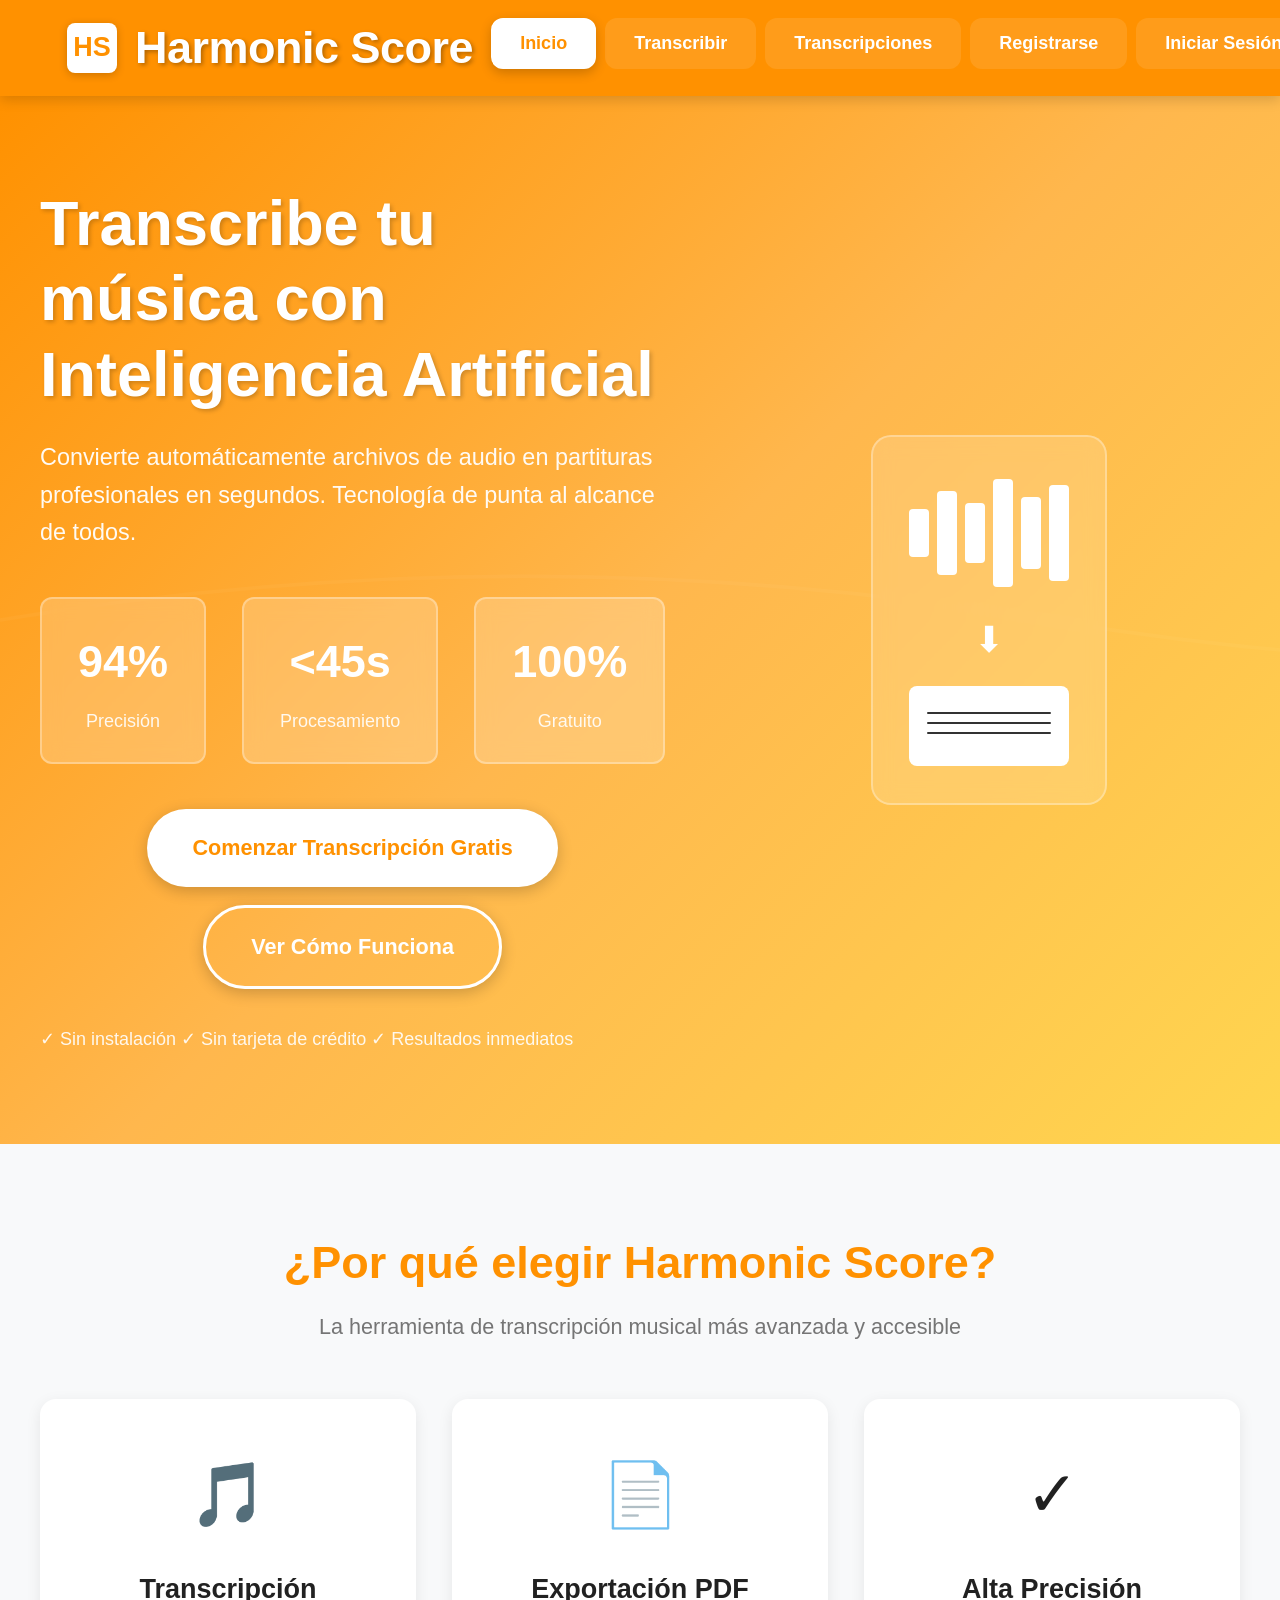
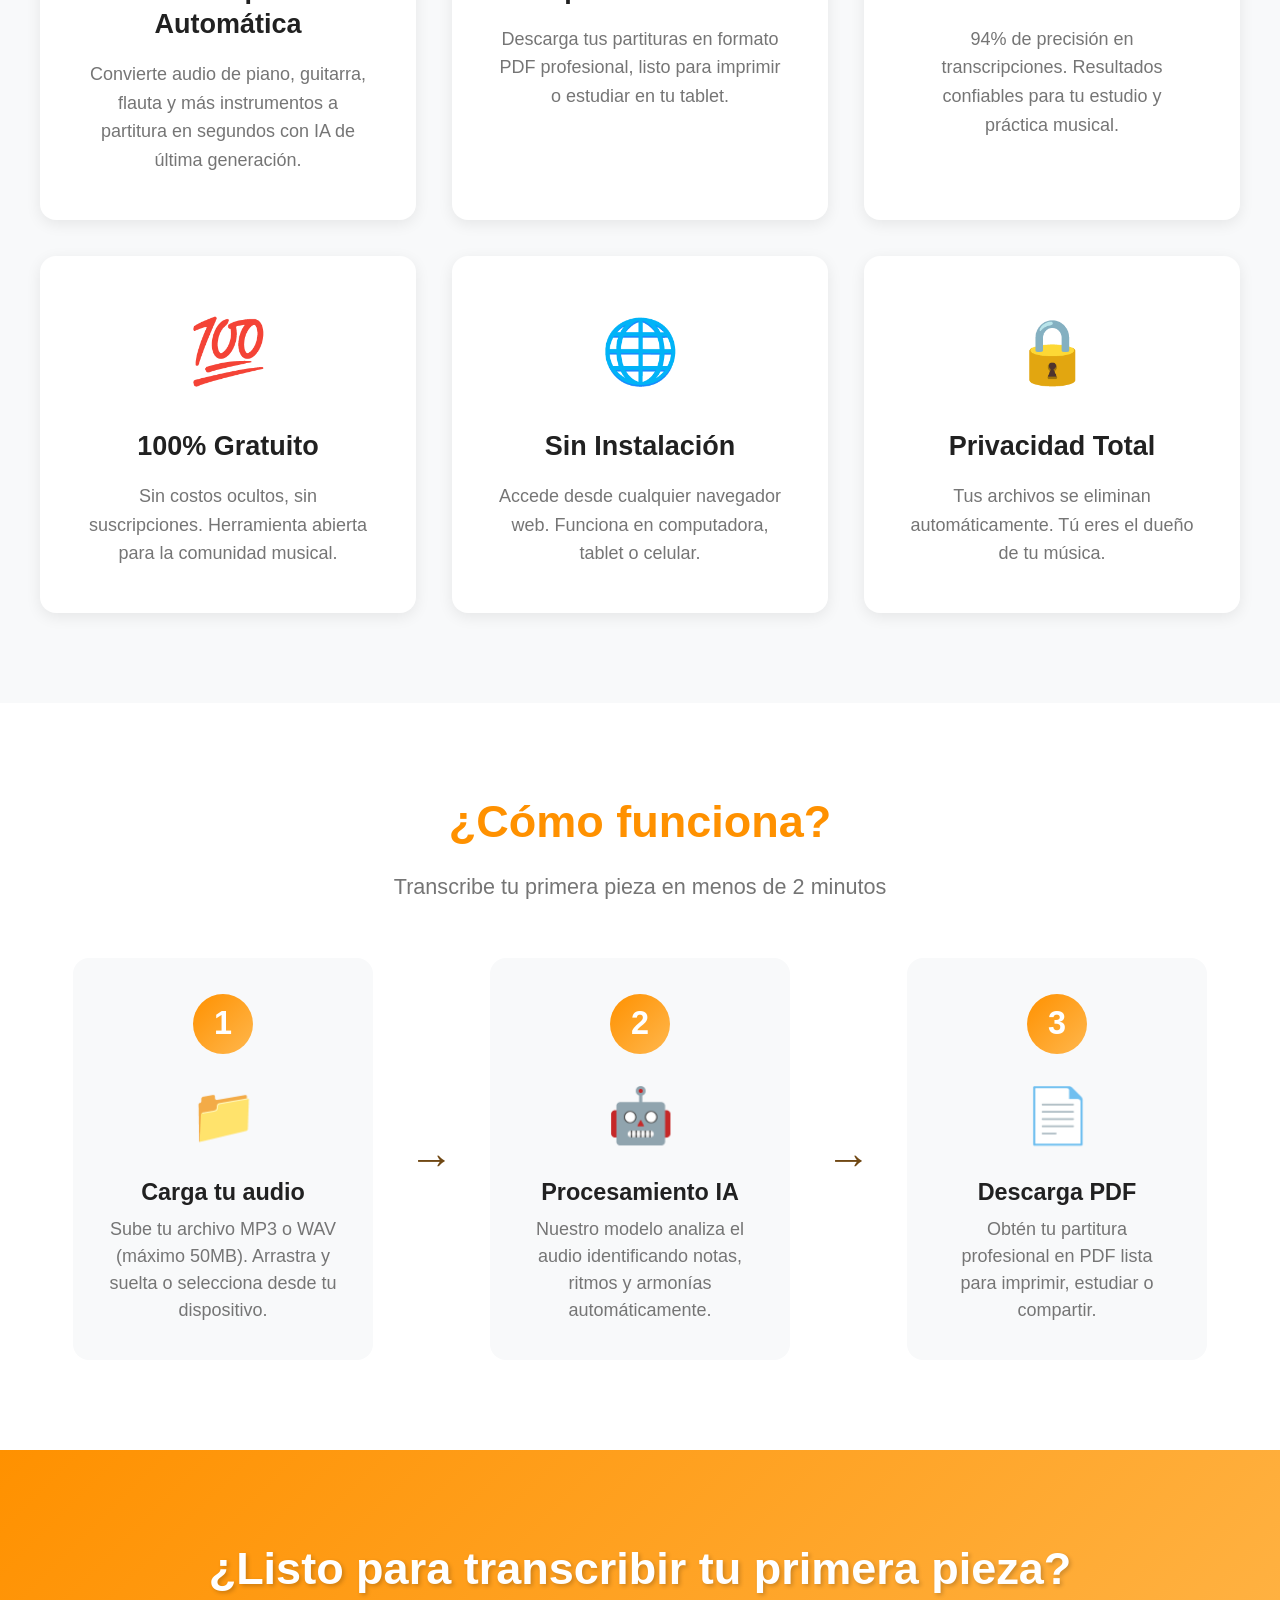
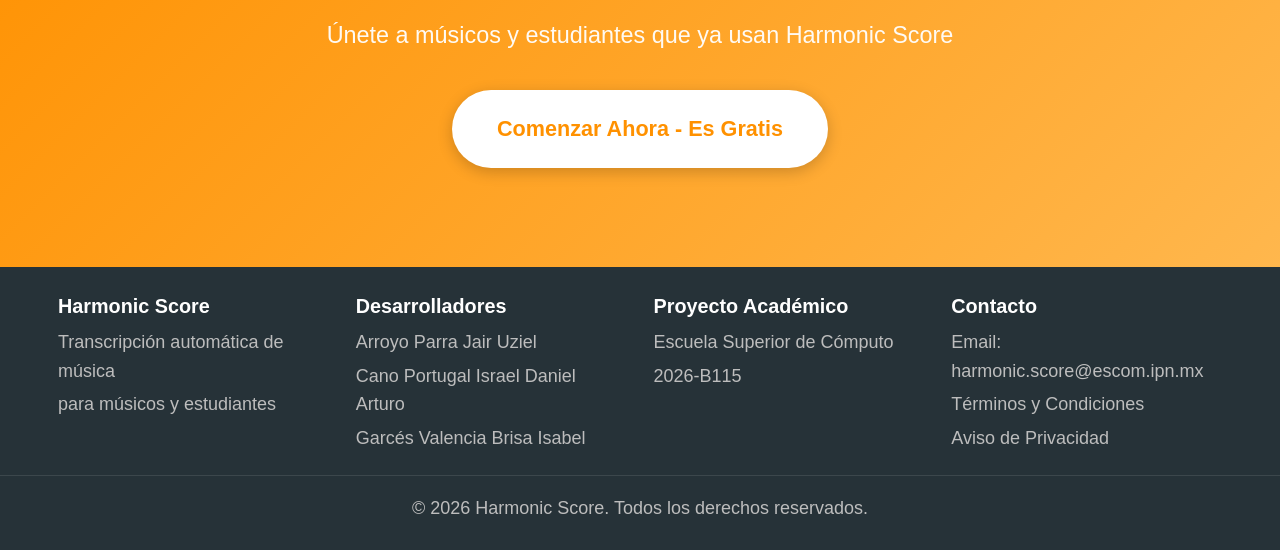
==== frontend/src/harmonic-score/index.html @ 61a46e1d "Contenedor ya preparado" ====
<!DOCTYPE html>
<html lang="es">
<head>
    <meta charset="UTF-8">
    <meta name="viewport" content="width=device-width, initial-scale=1.0">
    <title>Harmonic Score - Transcripción Automática de Música con IA</title>
    <link rel="stylesheet" href="css/estilos.css">
    <link rel="icon" href="assets/img/favicon.ico" type="image/x-icon">
    <link rel="stylesheet" href="css/landing-mejorada.css">
</head>
<body>
    <!-- HEADER -->
<!-- HEADER -->
<header class="header">
    <div class="header-contenido">
        <div class="header-logo" onclick="window.location.href='index.html'" style="cursor: pointer;">
            <div class="header-logo-img">HS</div>
            <h1 class="header-titulo">Harmonic Score</h1>
        </div>
        <nav class="header-nav">
            <ul>
                <li><a href="index.html" class="activo">Inicio</a></li>
                <li><a href="carga.html">Transcribir</a></li>
                <li><a href="consultas.html">Transcripciones</a></li>
                <li><a href="registro.html">Registrarse</a></li>
                <li><a href="login.html">Iniciar Sesión</a></li>
            </ul>
        </nav>
    </div>
</header>

    <!-- HERO SECTION -->
    <section class="hero-mejorado">
        <div class="hero-contenido">
            <div class="hero-texto">
                <h1 class="hero-titulo-principal">Transcribe tu música con Inteligencia Artificial</h1>
                <p class="hero-subtitulo-principal">
                    Convierte automáticamente archivos de audio en partituras profesionales en segundos. 
                    Tecnología de punta al alcance de todos.
                </p>
                
                <div class="hero-estadisticas">
                    <div class="stat-card">
                        <span class="stat-numero">94%</span>
                        <span class="stat-label">Precisión</span>
                    </div>
                    <div class="stat-card">
                        <span class="stat-numero">&lt;45s</span>
                        <span class="stat-label">Procesamiento</span>
                    </div>
                    <div class="stat-card">
                        <span class="stat-numero">100%</span>
                        <span class="stat-label">Gratuito</span>
                    </div>
                </div>
                
                <div class="hero-botones">
                    <a href="carga.html" class="btn btn-primario btn-extra-grande">
                        Comenzar Transcripción Gratis
                    </a>
                    <a href="#como-funciona" class="btn btn-secundario btn-extra-grande">
                        Ver Cómo Funciona
                    </a>
                </div>
                
                <p class="hero-confianza">
                    ✓ Sin instalación ✓ Sin tarjeta de crédito ✓ Resultados inmediatos
                </p>
            </div>
            <div class="hero-visual">
                <div class="demo-visual-container">
                    <div class="audio-waveform-demo">
                        <div class="wave-bar" style="height: 40%"></div>
                        <div class="wave-bar" style="height: 70%"></div>
                        <div class="wave-bar" style="height: 50%"></div>
                        <div class="wave-bar" style="height: 90%"></div>
                        <div class="wave-bar" style="height: 60%"></div>
                        <div class="wave-bar" style="height: 80%"></div>
                    </div>
                    <div class="arrow-down">⬇</div>
                    <div class="sheet-music-demo">
                        <div class="music-staff"></div>
                        <div class="music-staff"></div>
                        <div class="music-staff"></div>
                    </div>
                </div>
            </div>
        </div>
    </section>

    <!-- CARACTERÍSTICAS PRINCIPALES -->
    <section class="features-section">
        <div class="container">
            <h2 class="section-title">¿Por qué elegir Harmonic Score?</h2>
            <p class="section-subtitle">
                La herramienta de transcripción musical más avanzada y accesible
            </p>
            
            <div class="features-grid">
                <div class="feature-card">
                    <div class="feature-icon">🎵</div>
                    <h3>Transcripción Automática</h3>
                    <p>Convierte audio de piano, guitarra, flauta y más instrumentos a partitura en segundos con IA de última generación.</p>
                </div>
                <div class="feature-card">
                    <div class="feature-icon">📄</div>
                    <h3>Exportación PDF</h3>
                    <p>Descarga tus partituras en formato PDF profesional, listo para imprimir o estudiar en tu tablet.</p>
                </div>
                <div class="feature-card">
                    <div class="feature-icon">✓</div>
                    <h3>Alta Precisión</h3>
                    <p>94% de precisión en transcripciones. Resultados confiables para tu estudio y práctica musical.</p>
                </div>
                <div class="feature-card">
                    <div class="feature-icon">💯</div>
                    <h3>100% Gratuito</h3>
                    <p>Sin costos ocultos, sin suscripciones. Herramienta abierta para la comunidad musical.</p>
                </div>
                <div class="feature-card">
                    <div class="feature-icon">🌐</div>
                    <h3>Sin Instalación</h3>
                    <p>Accede desde cualquier navegador web. Funciona en computadora, tablet o celular.</p>
                </div>
                <div class="feature-card">
                    <div class="feature-icon">🔒</div>
                    <h3>Privacidad Total</h3>
                    <p>Tus archivos se eliminan automáticamente. Tú eres el dueño de tu música.</p>
                </div>
            </div>
        </div>
    </section>

    <!-- CÓMO FUNCIONA -->
    <section id="como-funciona" class="how-it-works">
        <div class="container">
            <h2 class="section-title">¿Cómo funciona?</h2>
            <p class="section-subtitle">
                Transcribe tu primera pieza en menos de 2 minutos
            </p>
            
            <div class="process-timeline">
                <div class="process-step">
                    <div class="step-number">1</div>
                    <div class="step-icon">📁</div>
                    <h3>Carga tu audio</h3>
                    <p>Sube tu archivo MP3 o WAV (máximo 50MB). Arrastra y suelta o selecciona desde tu dispositivo.</p>
                </div>
                <div class="process-connector">→</div>
                <div class="process-step">
                    <div class="step-number">2</div>
                    <div class="step-icon">🤖</div>
                    <h3>Procesamiento IA</h3>
                    <p>Nuestro modelo analiza el audio identificando notas, ritmos y armonías automáticamente.</p>
                </div>
                <div class="process-connector">→</div>
                <div class="process-step">
                    <div class="step-number">3</div>
                    <div class="step-icon">📄</div>
                    <h3>Descarga PDF</h3>
                    <p>Obtén tu partitura profesional en PDF lista para imprimir, estudiar o compartir.</p>
                </div>
            </div>
        </div>
    </section>

    <!-- CTA FINAL -->
    <section class="cta-final">
        <div class="container">
            <h2>¿Listo para transcribir tu primera pieza?</h2>
            <p>Únete a músicos y estudiantes que ya usan Harmonic Score</p>
            <a href="carga.html" class="btn btn-primario btn-extra-grande">
                Comenzar Ahora - Es Gratis
            </a>
        </div>
    </section>

    <!-- FOOTER -->
    <footer class="footer">
        <div class="footer-contenido">
            <div class="footer-seccion">
                <h3>Harmonic Score</h3>
                <p>Transcripción automática de música</p>
                <p>para músicos y estudiantes</p>
            </div>
            <div class="footer-seccion">
                <h3>Desarrolladores</h3>
                <p>Arroyo Parra Jair Uziel</p>
                <p>Cano Portugal Israel Daniel Arturo</p>
                <p>Garcés Valencia Brisa Isabel</p>
            </div>
            <div class="footer-seccion">
                <h3>Proyecto Académico</h3>
                <p>Escuela Superior de Cómputo</p>
                <p>2026-B115</p>
            </div>
            <div class="footer-seccion">
                <h3>Contacto</h3>
                <p>Email: harmonic.score@escom.ipn.mx</p>
                <p><a href="#">Términos y Condiciones</a></p>
                <p><a href="#">Aviso de Privacidad</a></p>
            </div>
        </div>
        <div class="footer-inferior">
            <p>&copy; 2026 Harmonic Score. Todos los derechos reservados.</p>
        </div>
    </footer>

    <!-- JavaScript -->
    <script src="js/config.js"></script>
    <script src="js/navigation.js"></script>
    <script src="js/main.js"></script>
</body>
</html>
---- frontend/src/harmonic-score/css/estilos.css ----
/* ============================================
   ARCHIVO PRINCIPAL - Importa todos los CSS
   ============================================ */

@import url('variables.css');
@import url('reset.css');
@import url('layout.css');
@import url('componentes.css');
@import url('wavesurfer-custom.css');
---- frontend/src/harmonic-score/css/landing-mejorada.css ----
/* ============================================
   LANDING PAGE MEJORADA - PRIMERA IMPRESIÓN
   ============================================ */

/* HERO SECTION MEJORADO */
.hero-mejorado {
    background: linear-gradient(135deg, #FF9100 0%, #FFB74D 50%, #FFD54F 100%);
    padding: 5rem 2rem;
    color: white;
    position: relative;
    overflow: hidden;
}

.hero-mejorado::before {
    content: '';
    position: absolute;
    top: 0;
    left: 0;
    right: 0;
    bottom: 0;
    background: url('data:image/svg+xml,<svg xmlns="http://www.w3.org/2000/svg" viewBox="0 0 1200 600"><path d="M0,300 Q300,250 600,300 T1200,300" fill="none" stroke="rgba(255,255,255,0.1)" stroke-width="2"/></svg>');
    background-size: cover;
    opacity: 0.3;
}

.hero-contenido {
    max-width: 1200px;
    margin: 0 auto;
    display: grid;
    grid-template-columns: 1fr 1fr;
    gap: 4rem;
    align-items: center;
    position: relative;
    z-index: 1;
}

.hero-titulo-principal {
    font-size: 3.5rem;
    font-weight: 700;
    margin-bottom: 1.5rem;
    line-height: 1.2;
    text-shadow: 2px 2px 4px rgba(0, 0, 0, 0.2);
}

.hero-subtitulo-principal {
    font-size: 1.3rem;
    margin-bottom: 2rem;
    opacity: 0.95;
    line-height: 1.6;
}

.hero-estadisticas {
    display: flex;
    gap: 2rem;
    margin: 2.5rem 0;
}

.stat-card {
    background: rgba(255, 255, 255, 0.2);
    backdrop-filter: blur(10px);
    padding: 1.5rem 2rem;
    border-radius: 12px;
    text-align: center;
    border: 2px solid rgba(255, 255, 255, 0.3);
    transition: transform 0.3s ease;
}

.stat-card:hover {
    transform: translateY(-5px);
    background: rgba(255, 255, 255, 0.3);
}

.stat-numero {
    display: block;
    font-size: 2.5rem;
    font-weight: 700;
    margin-bottom: 0.5rem;
}

.stat-label {
    font-size: 1rem;
    opacity: 0.9;
}

.hero-botones {
    display: flex;
    gap: 1rem;
    flex-wrap: wrap;
    margin: 2rem 0;
}

.btn-extra-grande {
    padding: 1.2rem 2.5rem;
    font-size: 1.2rem;
    font-weight: 600;
    border-radius: 50px;
    box-shadow: 0 4px 15px rgba(0, 0, 0, 0.2);
}

.btn-primario.btn-extra-grande {
    background: white;
    color: #FF9100;
}

.btn-primario.btn-extra-grande:hover {
    background: #FFF8E1;
    transform: translateY(-3px);
    box-shadow: 0 6px 20px rgba(0, 0, 0, 0.3);
}

.btn-secundario.btn-extra-grande {
    border: 3px solid white;
    color: white;
    background: transparent;
}

.btn-secundario.btn-extra-grande:hover {
    background: white;
    color: #FF9100;
}

.hero-confianza {
    font-size: 1rem;
    opacity: 0.9;
    margin-top: 1.5rem;
    font-weight: 500;
}

/* VISUAL DEMO */
.hero-visual {
    display: flex;
    align-items: center;
    justify-content: center;
}

.demo-visual-container {
    background: rgba(255, 255, 255, 0.15);
    backdrop-filter: blur(10px);
    padding: 2rem;
    border-radius: 20px;
    border: 2px solid rgba(255, 255, 255, 0.3);
}

.audio-waveform-demo {
    display: flex;
    align-items: center;
    gap: 8px;
    height: 120px;
    margin-bottom: 1rem;
}

.wave-bar {
    width: 20px;
    background: white;
    border-radius: 4px;
    animation: wave 1.5s ease-in-out infinite;
}

.wave-bar:nth-child(1) { animation-delay: 0s; }
.wave-bar:nth-child(2) { animation-delay: 0.1s; }
.wave-bar:nth-child(3) { animation-delay: 0.2s; }
.wave-bar:nth-child(4) { animation-delay: 0.3s; }
.wave-bar:nth-child(5) { animation-delay: 0.4s; }
.wave-bar:nth-child(6) { animation-delay: 0.5s; }
.wave-bar:nth-child(7) { animation-delay: 0.6s; }
.wave-bar:nth-child(8) { animation-delay: 0.7s; }

@keyframes wave {
    0%, 100% { transform: scaleY(1); }
    50% { transform: scaleY(1.3); }
}

.arrow-down {
    text-align: center;
    font-size: 2rem;
    margin: 1rem 0;
    animation: bounce 2s infinite;
}

@keyframes bounce {
    0%, 100% { transform: translateY(0); }
    50% { transform: translateY(10px); }
}

.sheet-music-demo {
    background: white;
    padding: 1rem;
    border-radius: 8px;
    min-height: 80px;
}

.music-staff {
    height: 2px;
    background: #333;
    margin: 8px 0;
    border-radius: 1px;
}

/* FEATURES SECTION */
.features-section {
    padding: 5rem 2rem;
    background: #f8f9fa;
}

.container {
    max-width: 1200px;
    margin: 0 auto;
}

.section-title {
    text-align: center;
    font-size: 2.5rem;
    color: #FF9100;
    margin-bottom: 1rem;
    font-weight: 700;
}

.section-subtitle {
    text-align: center;
    font-size: 1.2rem;
    color: #757575;
    margin-bottom: 3rem;
    max-width: 700px;
    margin-left: auto;
    margin-right: auto;
}

.features-grid {
    display: grid;
    grid-template-columns: repeat(auto-fit, minmax(300px, 1fr));
    gap: 2rem;
}

.feature-card {
    background: white;
    padding: 2.5rem;
    border-radius: 16px;
    box-shadow: 0 4px 15px rgba(0, 0, 0, 0.08);
    transition: all 0.3s ease;
    text-align: center;
}

.feature-card:hover {
    transform: translateY(-10px);
    box-shadow: 0 8px 25px rgba(0, 0, 0, 0.15);
}

.feature-icon {
    font-size: 3.5rem;
    margin-bottom: 1.5rem;
}

.feature-card h3 {
    font-size: 1.5rem;
    color: #212121;
    margin-bottom: 1rem;
    font-weight: 600;
}

.feature-card p {
    color: #757575;
    line-height: 1.6;
}

/* HOW IT WORKS */
.how-it-works {
    padding: 5rem 2rem;
    background: white;
}

.process-timeline {
    display: flex;
    align-items: center;
    justify-content: center;
    gap: 2rem;
    margin-top: 3rem;
    flex-wrap: wrap;
}

.process-step {
    flex: 1;
    min-width: 250px;
    max-width: 300px;
    text-align: center;
    padding: 2rem;
    background: #f8f9fa;
    border-radius: 16px;
    position: relative;
    transition: all 0.3s ease;
}

.process-step:hover {
    transform: translateY(-5px);
    box-shadow: 0 8px 20px rgba(0, 0, 0, 0.1);
}

.step-number {
    width: 60px;
    height: 60px;
    background: linear-gradient(135deg, #FF9100, #FFB74D);
    color: white;
    border-radius: 50%;
    display: flex;
    align-items: center;
    justify-content: center;
    font-size: 1.8rem;
    font-weight: 700;
    margin: 0 auto 1rem;
}

.step-icon {
    font-size: 3rem;
    margin-bottom: 1rem;
}

.process-step h3 {
    font-size: 1.3rem;
    color: #212121;
    margin-bottom: 0.5rem;
    font-weight: 600;
}

.process-step p {
    color: #757575;
    line-height: 1.5;
}

.process-connector {
    font-size: 2.5rem;
    color: #704814;
    font-weight: bold;
}

/* INSTITUCIONAL SECTION */
.institucional-section {
    padding: 4rem 2rem;
    background: linear-gradient(135deg, #1A237E, #283593);
    color: white;
}

.institucional-section .section-title {
    color: white;
}

.instituciones-grid {
    display: grid;
    grid-template-columns: repeat(auto-fit, minmax(300px, 1fr));
    gap: 2rem;
    max-width: 800px;
    margin: 0 auto;
}

.institucion-card {
    background: rgba(255, 255, 255, 0.1);
    backdrop-filter: blur(10px);
    padding: 2rem;
    border-radius: 12px;
    border: 2px solid rgba(255, 255, 255, 0.2);
    text-align: center;
}

.institucion-card h3 {
    font-size: 1.5rem;
    margin-bottom: 1rem;
}

.institucion-card p {
    opacity: 0.9;
    margin-bottom: 0.5rem;
}

.institucion-card .small {
    font-size: 0.9rem;
    opacity: 0.7;
}

/* CTA FINAL */
.cta-final {
    padding: 5rem 2rem;
    background: linear-gradient(135deg, #FF9100, #FFB74D);
    text-align: center;
    color: white;
}

.cta-final h2 {
    font-size: 2.5rem;
    margin-bottom: 1rem;
    text-shadow: 2px 2px 4px rgba(0, 0, 0, 0.2);
}

.cta-final p {
    font-size: 1.3rem;
    margin-bottom: 2rem;
    opacity: 0.95;
}

/* RESPONSIVE */
@media (max-width: 968px) {
    .hero-contenido {
        grid-template-columns: 1fr;
        gap: 2rem;
    }
    
    .hero-titulo-principal {
        font-size: 2.5rem;
    }
    
    .hero-estadisticas {
        flex-direction: column;
        gap: 1rem;
    }
    
    .stat-card {
        display: flex;
        align-items: center;
        gap: 1rem;
        text-align: left;
        padding: 1rem 1.5rem;
    }
    
    .stat-numero {
        font-size: 2rem;
        margin-bottom: 0;
    }
    
    .hero-botones {
        flex-direction: column;
    }
    
    .btn-extra-grande {
        width: 100%;
    }
    
    .process-connector {
        transform: rotate(90deg);
    }
    
    .section-title {
        font-size: 2rem;
    }
}

@media (max-width: 600px) {
    .hero-titulo-principal {
        font-size: 2rem;
    }
    
    .hero-subtitulo-principal {
        font-size: 1.1rem;
    }
    
    .features-grid {
        grid-template-columns: 1fr;
    }
    
    .process-timeline {
        flex-direction: column;
    }
    
    .process-connector {
        display: none;
    }
}
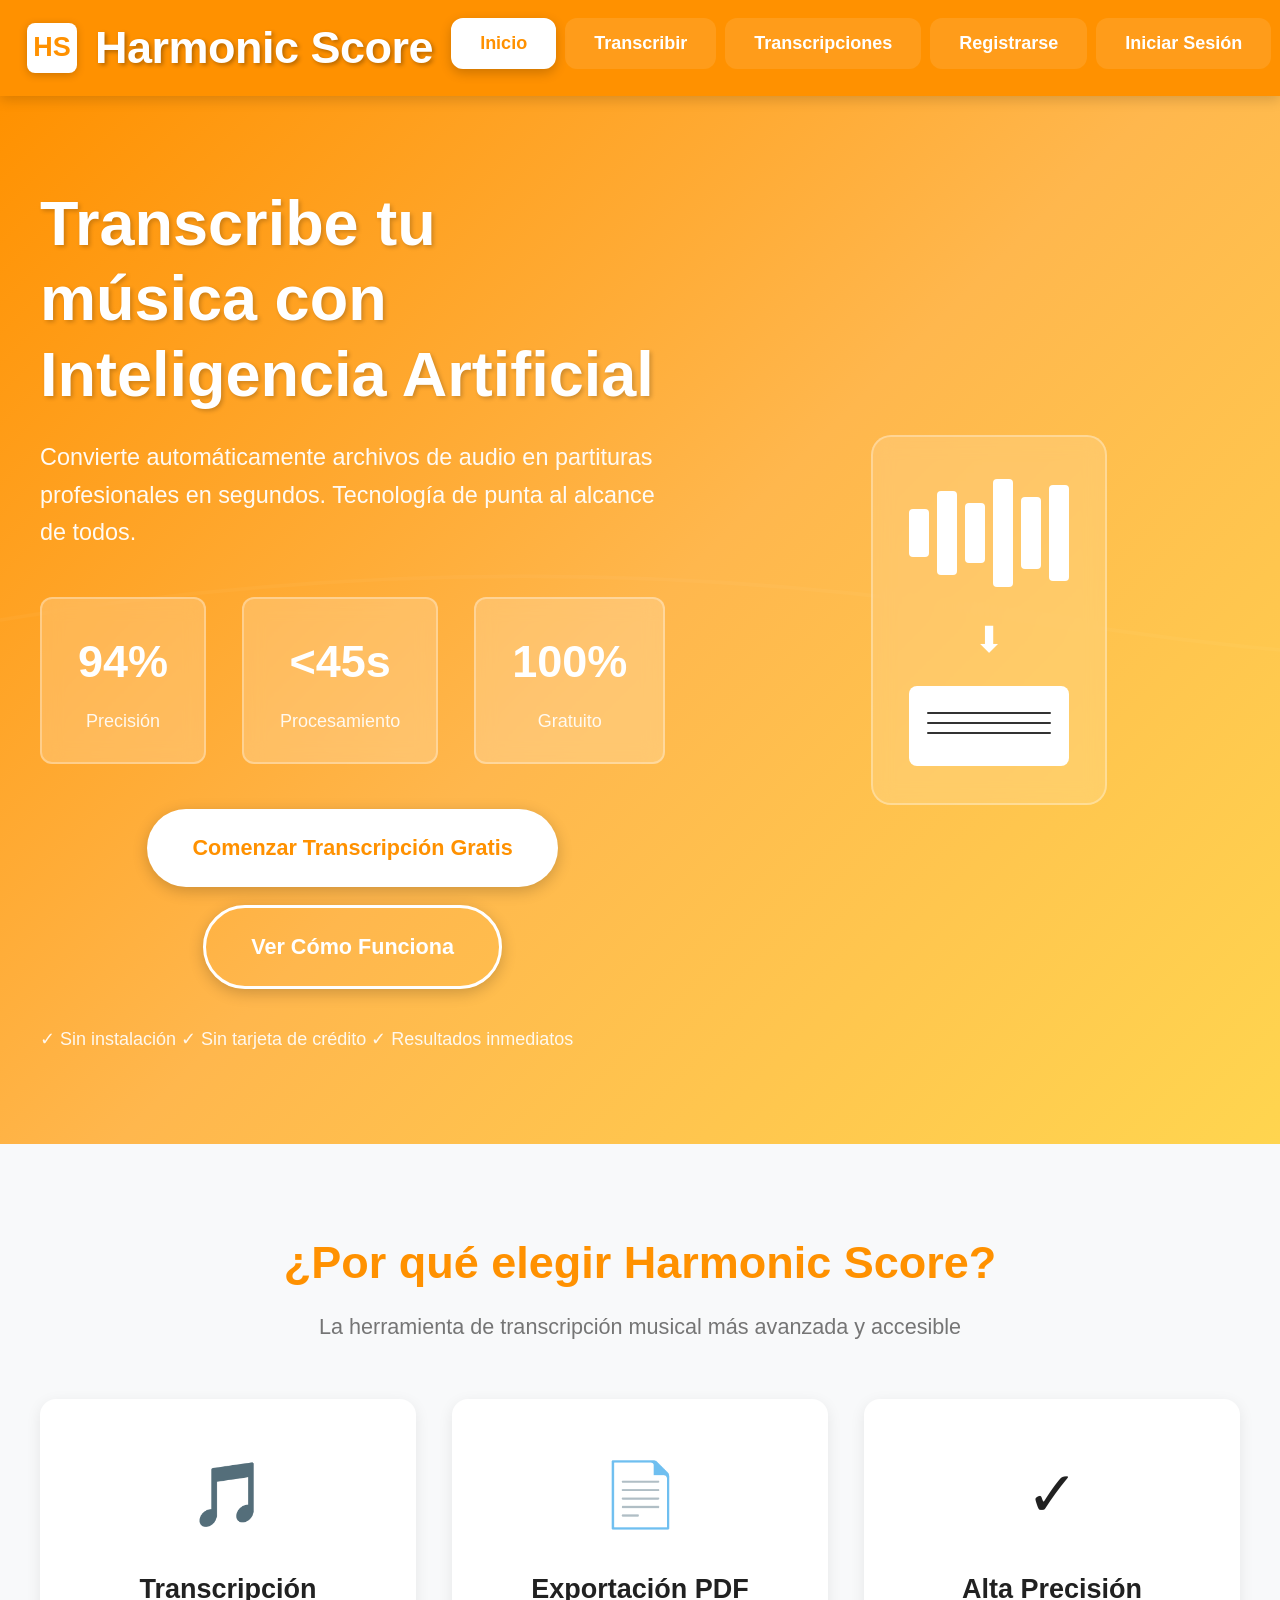
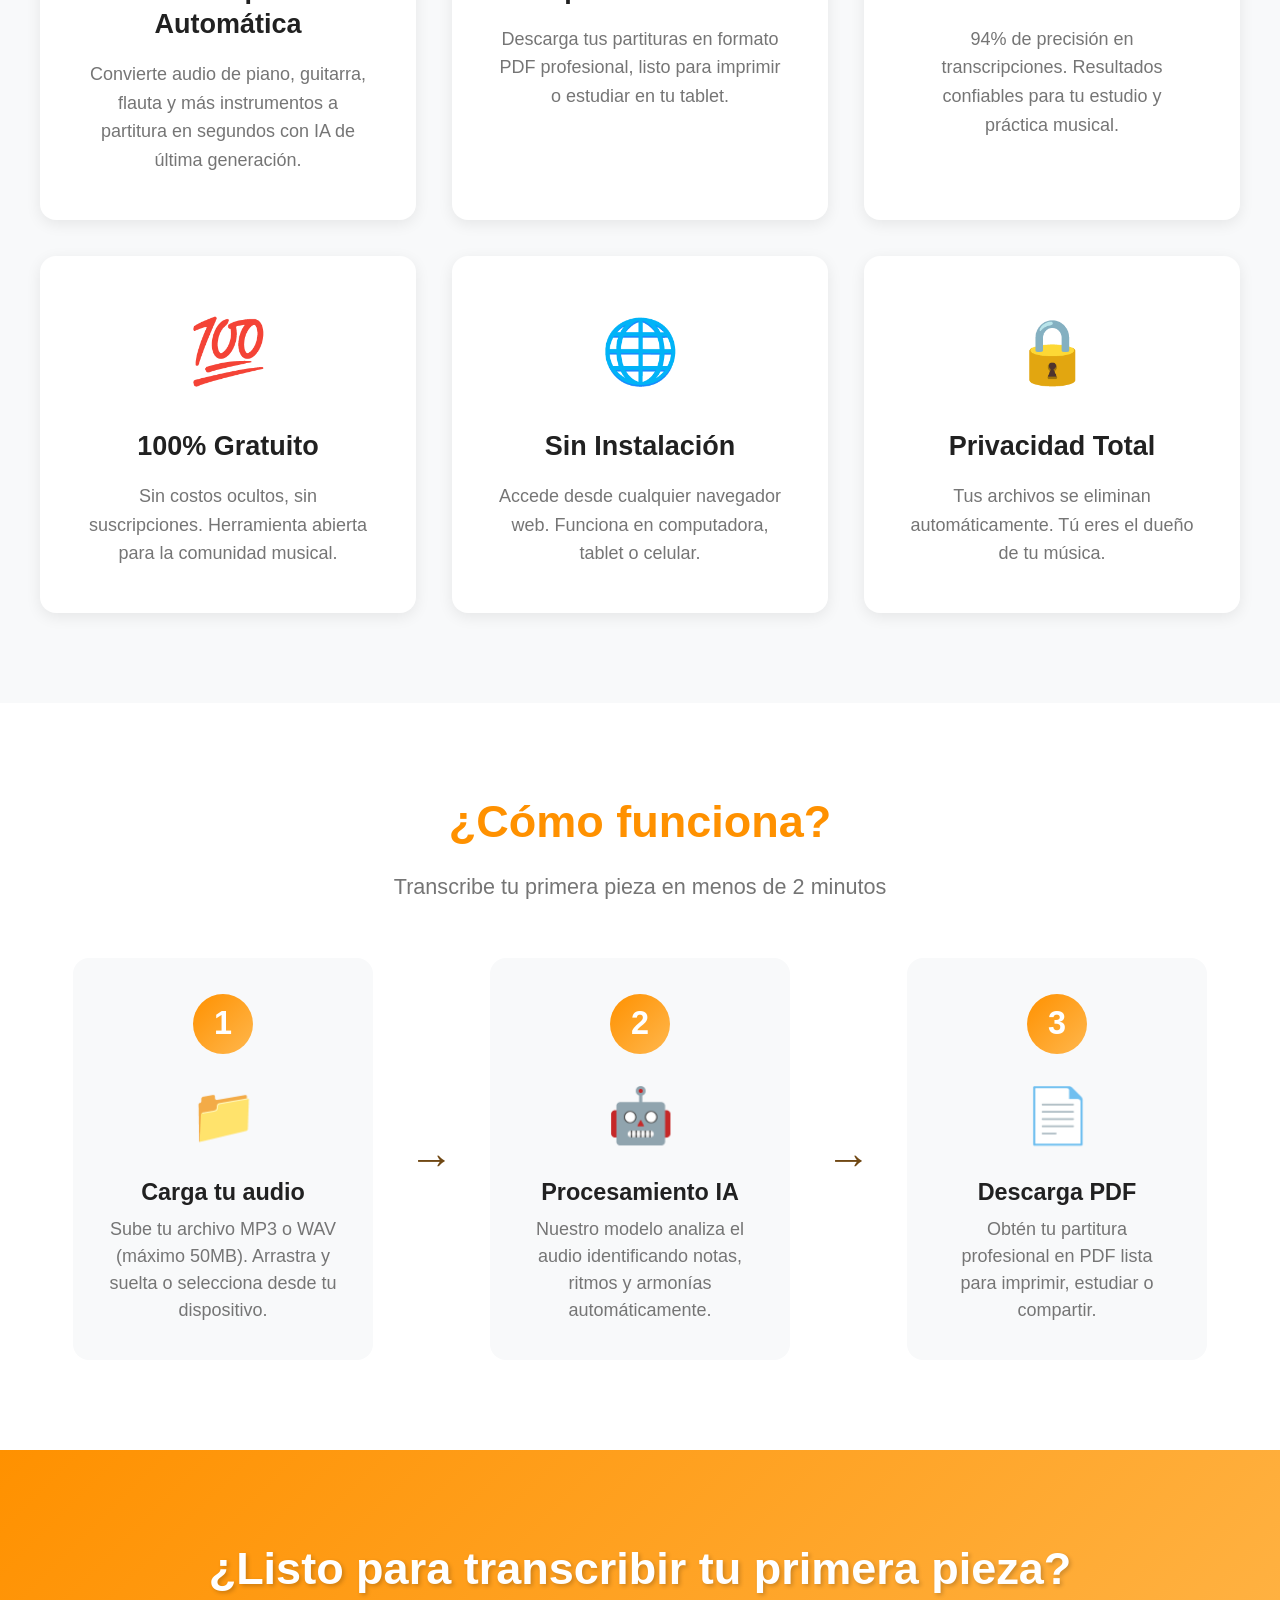
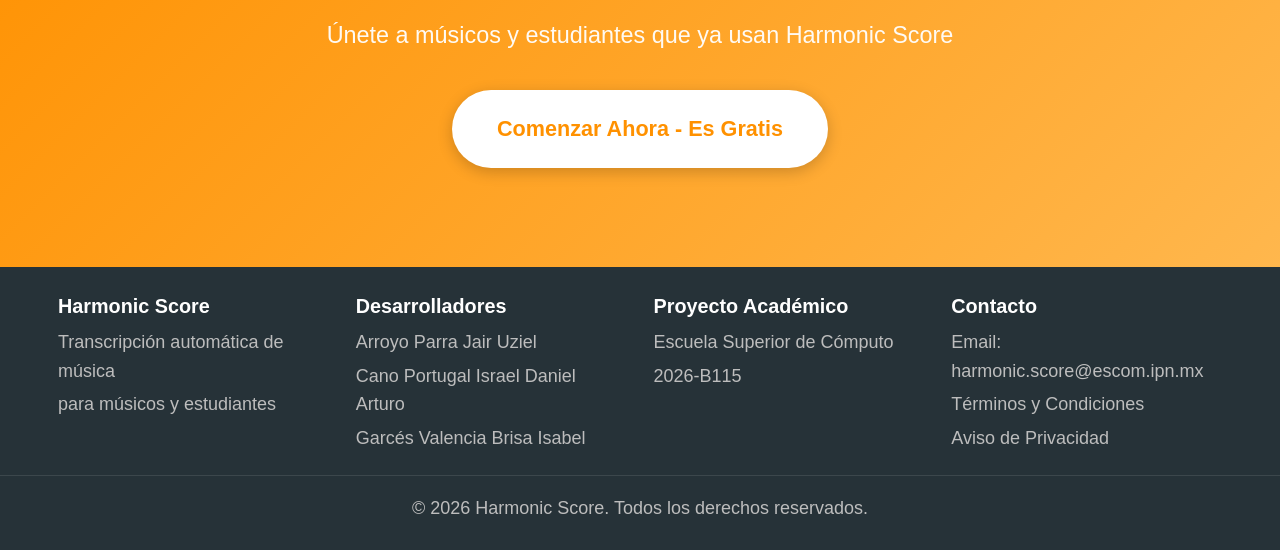
==== commit 7d04a862: "Refactorización visual de carga, seguridad SHA-256 e implementación de manual técnico completo" ====
--- a/frontend/src/harmonic-score/index.html
+++ b/frontend/src/harmonic-score/index.html
@@ -207,6 +207,7 @@
     </footer>
 
     <!-- JavaScript -->
+    <script src="js/sesion.js"></script>
     <script src="js/config.js"></script>
     <script src="js/navigation.js"></script>
     <script src="js/main.js"></script>
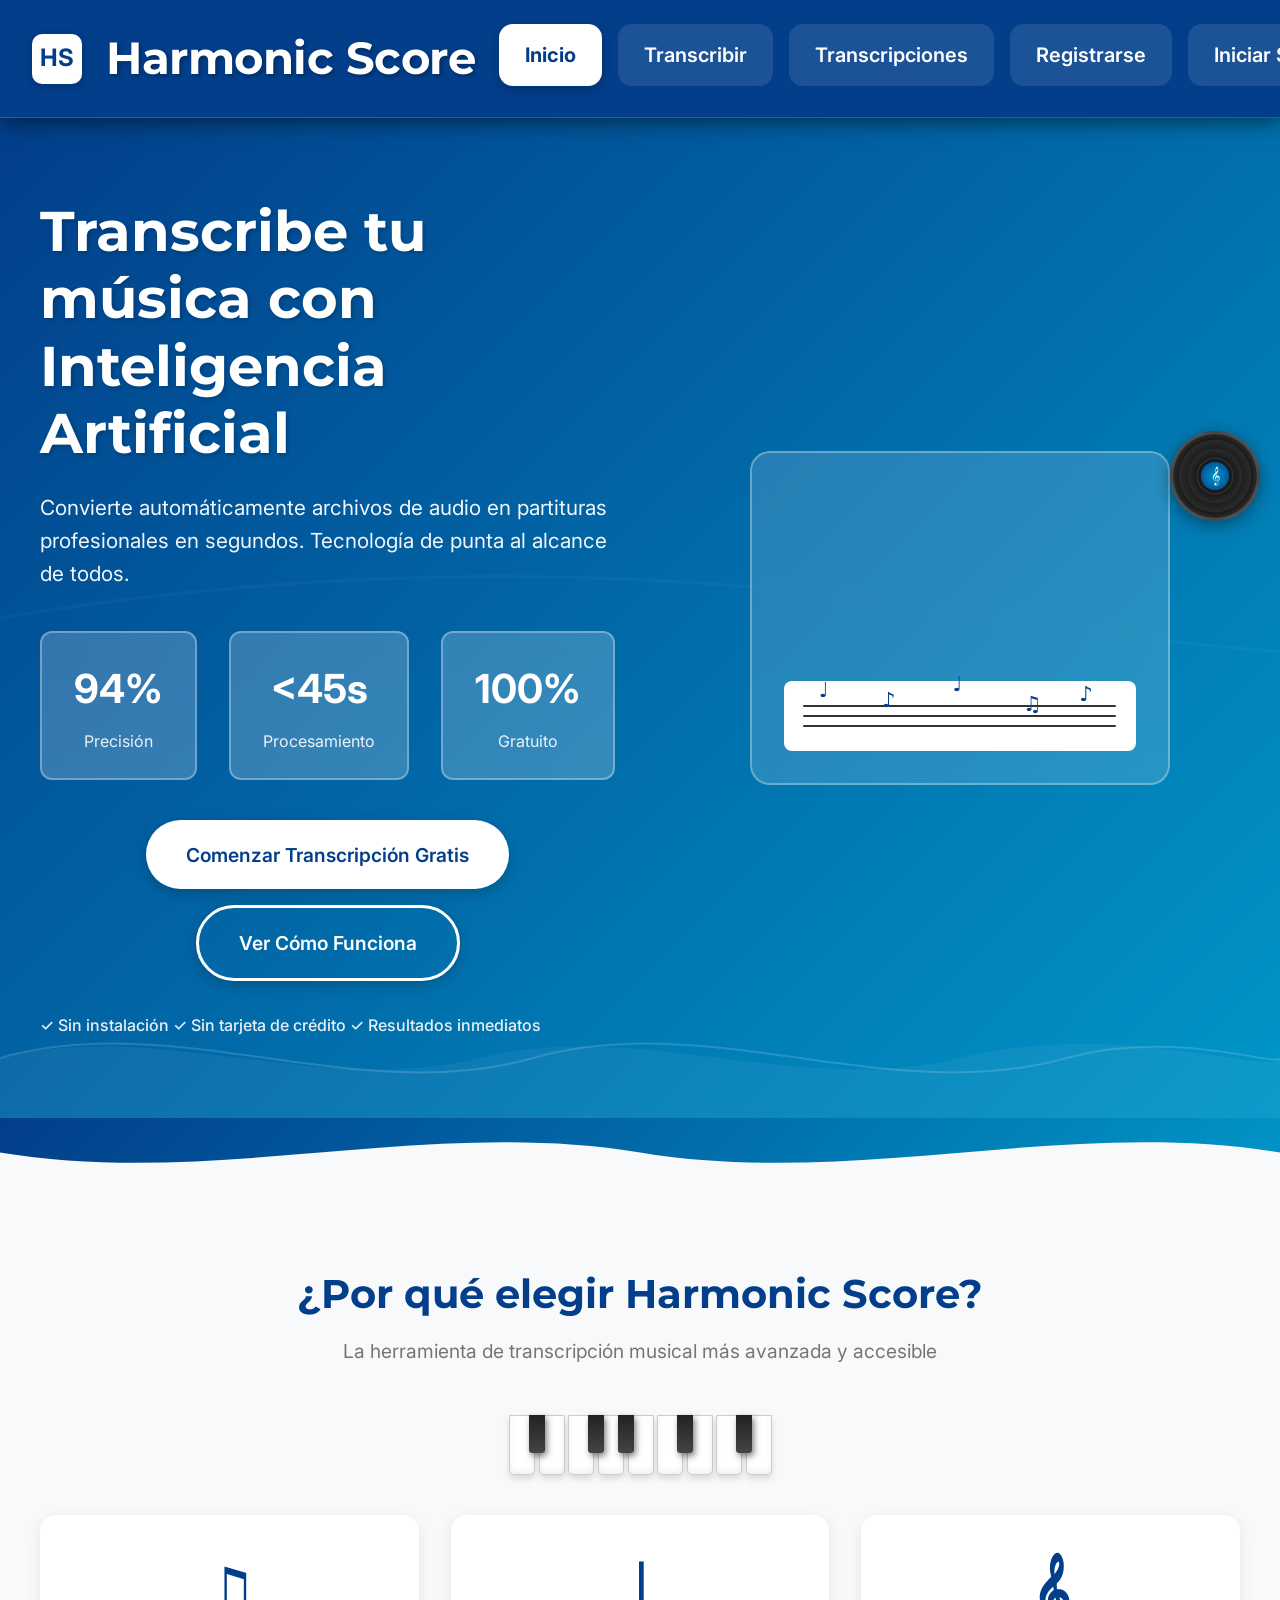
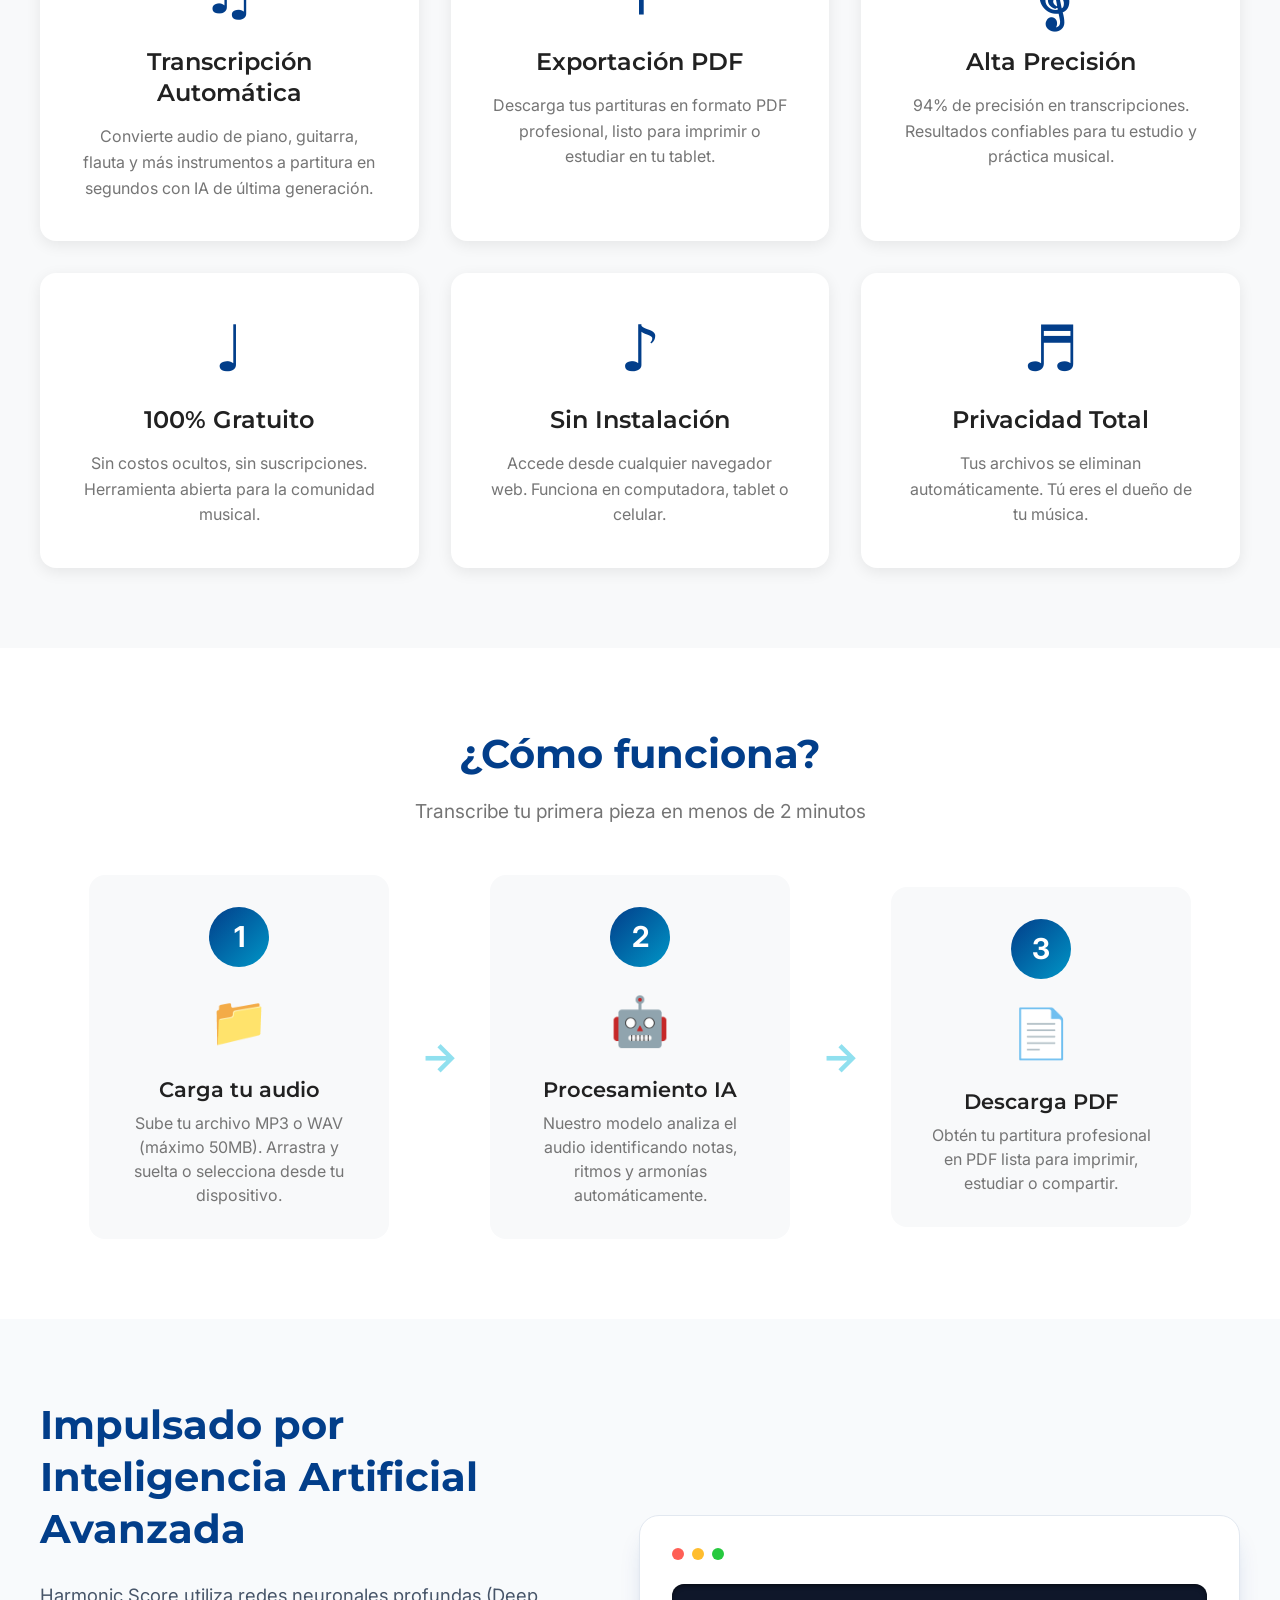
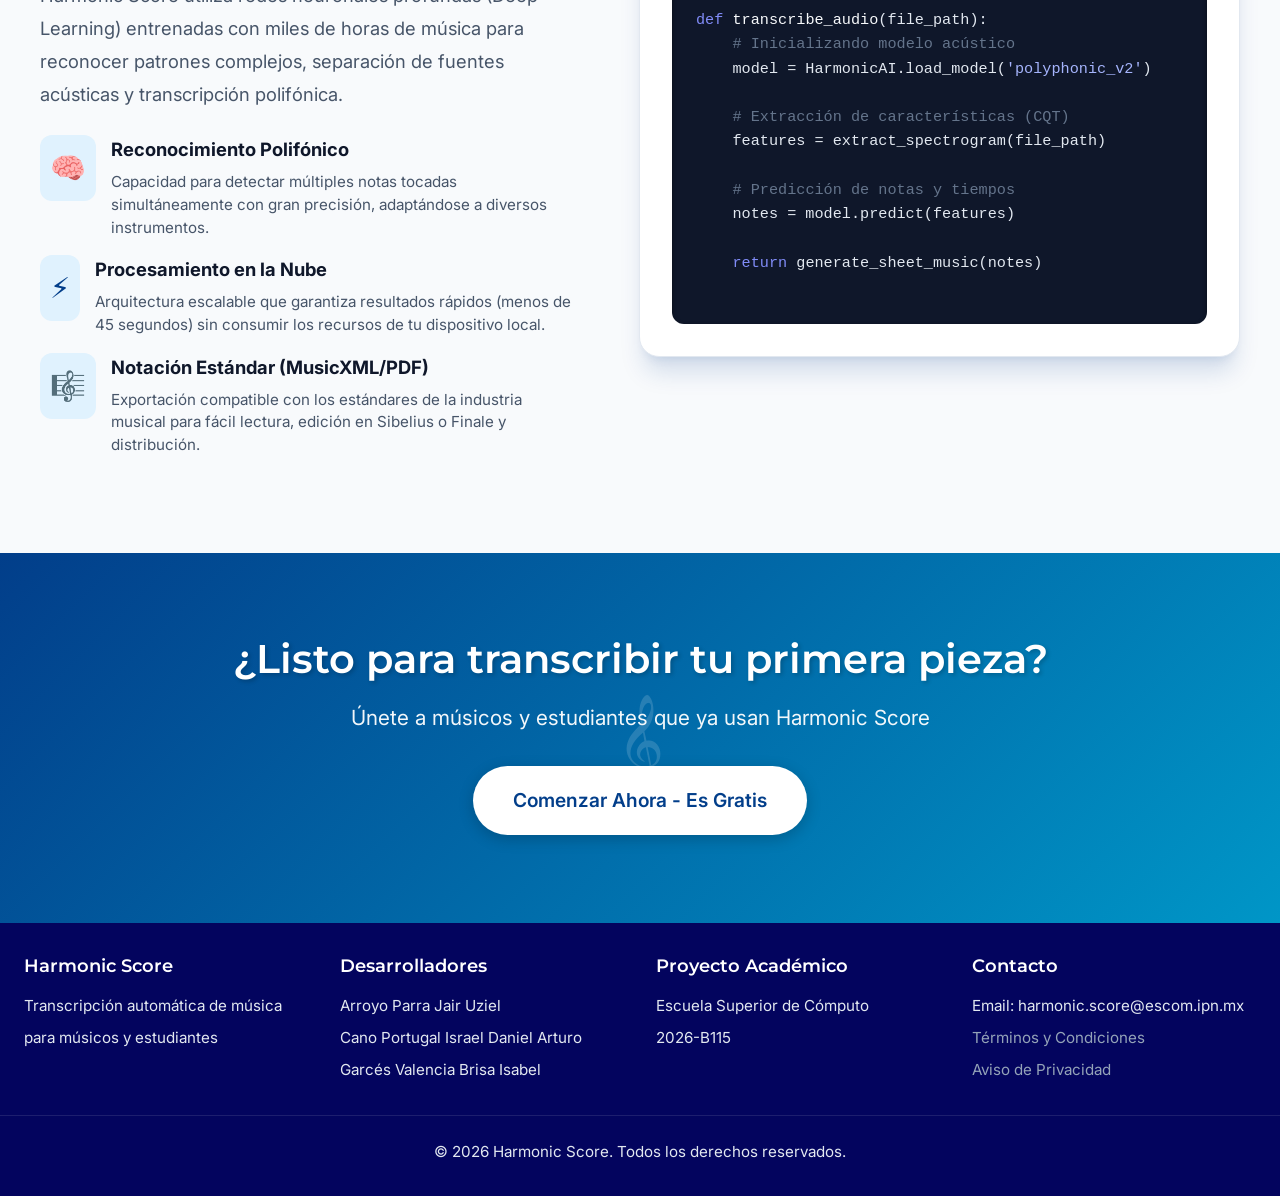
==== commit 708075dd: "Rediseño visual y mejoras estéticas del frontend (landing, login, registro y carga de audio)" ====
--- a/frontend/src/harmonic-score/index.html
+++ b/frontend/src/harmonic-score/index.html
@@ -31,6 +31,28 @@
 
     <!-- HERO SECTION -->
     <section class="hero-mejorado">
+        <!-- Floating Music Notes Particles -->
+        <div class="music-particles" aria-hidden="true">
+            <span class="music-note" style="--x:10%;--delay:0s;--dur:8s;--size:1.4rem">♩</span>
+            <span class="music-note" style="--x:20%;--delay:1.2s;--dur:7s;--size:1.8rem">♪</span>
+            <span class="music-note" style="--x:35%;--delay:0.5s;--dur:9s;--size:1.2rem">♫</span>
+            <span class="music-note" style="--x:50%;--delay:2s;--dur:6.5s;--size:2rem">♬</span>
+            <span class="music-note" style="--x:65%;--delay:0.8s;--dur:8.5s;--size:1.5rem">♩</span>
+            <span class="music-note" style="--x:75%;--delay:1.8s;--dur:7.5s;--size:1.1rem">♪</span>
+            <span class="music-note" style="--x:85%;--delay:0.3s;--dur:9.5s;--size:1.7rem">♫</span>
+            <span class="music-note" style="--x:92%;--delay:2.5s;--dur:6s;--size:1.3rem">♬</span>
+            <span class="music-note" style="--x:5%;--delay:3s;--dur:10s;--size:1.6rem">𝄞</span>
+            <span class="music-note" style="--x:45%;--delay:1.5s;--dur:8s;--size:2.2rem">𝄞</span>
+            <span class="music-note" style="--x:28%;--delay:4s;--dur:7s;--size:1rem">♩</span>
+            <span class="music-note" style="--x:58%;--delay:3.5s;--dur:9s;--size:1.4rem">♫</span>
+        </div>
+
+        <!-- SVG Sound Waves Background -->
+        <svg class="hero-soundwaves" xmlns="http://www.w3.org/2000/svg" viewBox="0 0 1440 120" preserveAspectRatio="none" aria-hidden="true">
+            <path d="M0,60 C180,20 360,100 540,60 C720,20 900,100 1080,60 C1260,20 1440,80 1440,60 L1440,120 L0,120 Z" fill="rgba(255,255,255,0.05)"/>
+            <path d="M0,60 C200,10 400,110 600,60 C800,10 1000,110 1200,60 C1320,30 1440,70 1440,60" fill="none" stroke="rgba(255,255,255,0.15)" stroke-width="2"/>
+        </svg>
+
         <div class="hero-contenido">
             <div class="hero-texto">
                 <h1 class="hero-titulo-principal">Transcribe tu música con Inteligencia Artificial</h1>
@@ -67,26 +89,54 @@
                     ✓ Sin instalación ✓ Sin tarjeta de crédito ✓ Resultados inmediatos
                 </p>
             </div>
+
+            <!-- ENHANCED HERO VISUAL -->
             <div class="hero-visual">
-                <div class="demo-visual-container">
-                    <div class="audio-waveform-demo">
-                        <div class="wave-bar" style="height: 40%"></div>
-                        <div class="wave-bar" style="height: 70%"></div>
-                        <div class="wave-bar" style="height: 50%"></div>
-                        <div class="wave-bar" style="height: 90%"></div>
-                        <div class="wave-bar" style="height: 60%"></div>
-                        <div class="wave-bar" style="height: 80%"></div>
-                    </div>
-                    <div class="arrow-down">⬇</div>
+                <div class="demo-visual-container" style="width:420px;max-width:100%">
+                    <!-- Animated Equalizer -->
+                    <div class="equalizer-demo" aria-label="Visualizador de audio animado" style="height:180px">
+                        <div class="eq-bar" style="--h:55%;--d:0s"></div>
+                        <div class="eq-bar" style="--h:80%;--d:0.1s"></div>
+                        <div class="eq-bar" style="--h:40%;--d:0.2s"></div>
+                        <div class="eq-bar" style="--h:95%;--d:0.05s"></div>
+                        <div class="eq-bar" style="--h:65%;--d:0.15s"></div>
+                        <div class="eq-bar" style="--h:75%;--d:0.25s"></div>
+                        <div class="eq-bar" style="--h:50%;--d:0.3s"></div>
+                        <div class="eq-bar" style="--h:85%;--d:0.08s"></div>
+                        <div class="eq-bar" style="--h:45%;--d:0.18s"></div>
+                        <div class="eq-bar" style="--h:70%;--d:0.35s"></div>
+                        <div class="eq-bar" style="--h:60%;--d:0.12s"></div>
+                        <div class="eq-bar" style="--h:90%;--d:0.22s"></div>
+                    </div>
+
+                    <!-- Sheet Music with notes -->
                     <div class="sheet-music-demo">
                         <div class="music-staff"></div>
                         <div class="music-staff"></div>
                         <div class="music-staff"></div>
-                    </div>
-                </div>
-            </div>
-        </div>
-    </section>
+                        <!-- Animated notes on staff -->
+                        <div class="staff-note" style="--left:10%;--top:-8px;--nd:0s">♩</div>
+                        <div class="staff-note" style="--left:28%;--top:2px;--nd:0.3s">♪</div>
+                        <div class="staff-note" style="--left:48%;--top:-14px;--nd:0.6s">♩</div>
+                        <div class="staff-note" style="--left:68%;--top:6px;--nd:0.9s">♫</div>
+                        <div class="staff-note" style="--left:84%;--top:-4px;--nd:1.2s">♪</div>
+                    </div>
+                </div>
+
+                <!-- Vinyl Record Decoration -->
+                <div class="vinyl-record" aria-hidden="true">
+                    <div class="vinyl-center">𝄞</div>
+                </div>
+            </div>
+        </div>
+    </section>
+
+    <!-- MUSIC WAVE DIVIDER -->
+    <div class="wave-divider" aria-hidden="true">
+        <svg xmlns="http://www.w3.org/2000/svg" viewBox="0 0 1440 80" preserveAspectRatio="none">
+            <path d="M0,40 C240,80 480,0 720,40 C960,80 1200,0 1440,40 L1440,80 L0,80 Z" fill="#f8f9fa"/>
+        </svg>
+    </div>
 
     <!-- CARACTERÍSTICAS PRINCIPALES -->
     <section class="features-section">
@@ -95,35 +145,53 @@
             <p class="section-subtitle">
                 La herramienta de transcripción musical más avanzada y accesible
             </p>
+
+            <!-- Animated Piano Keys Decoration -->
+            <div class="piano-keys-decoration" aria-hidden="true">
+                <div class="piano-key white" style="--kd:0s"></div>
+                <div class="piano-key black" style="--kd:0.05s"></div>
+                <div class="piano-key white" style="--kd:0.1s"></div>
+                <div class="piano-key white" style="--kd:0.15s"></div>
+                <div class="piano-key black" style="--kd:0.2s"></div>
+                <div class="piano-key white" style="--kd:0.25s"></div>
+                <div class="piano-key black" style="--kd:0.3s"></div>
+                <div class="piano-key white" style="--kd:0.35s"></div>
+                <div class="piano-key white" style="--kd:0.4s"></div>
+                <div class="piano-key black" style="--kd:0.45s"></div>
+                <div class="piano-key white" style="--kd:0.5s"></div>
+                <div class="piano-key white" style="--kd:0.55s"></div>
+                <div class="piano-key black" style="--kd:0.6s"></div>
+                <div class="piano-key white" style="--kd:0.65s"></div>
+            </div>
             
             <div class="features-grid">
                 <div class="feature-card">
-                    <div class="feature-icon">🎵</div>
+                    <div class="feature-icon">&#x266B;</div>
                     <h3>Transcripción Automática</h3>
                     <p>Convierte audio de piano, guitarra, flauta y más instrumentos a partitura en segundos con IA de última generación.</p>
                 </div>
                 <div class="feature-card">
-                    <div class="feature-icon">📄</div>
+                    <div class="feature-icon">&#x1D100;</div>
                     <h3>Exportación PDF</h3>
                     <p>Descarga tus partituras en formato PDF profesional, listo para imprimir o estudiar en tu tablet.</p>
                 </div>
                 <div class="feature-card">
-                    <div class="feature-icon">✓</div>
+                    <div class="feature-icon">&#x1D11E;</div>
                     <h3>Alta Precisión</h3>
                     <p>94% de precisión en transcripciones. Resultados confiables para tu estudio y práctica musical.</p>
                 </div>
                 <div class="feature-card">
-                    <div class="feature-icon">💯</div>
+                    <div class="feature-icon">&#x2669;</div>
                     <h3>100% Gratuito</h3>
                     <p>Sin costos ocultos, sin suscripciones. Herramienta abierta para la comunidad musical.</p>
                 </div>
                 <div class="feature-card">
-                    <div class="feature-icon">🌐</div>
+                    <div class="feature-icon">&#x266A;</div>
                     <h3>Sin Instalación</h3>
                     <p>Accede desde cualquier navegador web. Funciona en computadora, tablet o celular.</p>
                 </div>
                 <div class="feature-card">
-                    <div class="feature-icon">🔒</div>
+                    <div class="feature-icon">&#x266C;</div>
                     <h3>Privacidad Total</h3>
                     <p>Tus archivos se eliminan automáticamente. Tú eres el dueño de tu música.</p>
                 </div>
@@ -164,9 +232,84 @@
         </div>
     </section>
 
+    <!-- TECNOLOGÍA -->
+    <section class="tecnologia-section" style="padding: 5rem 2rem; background: var(--color-fondo-secundario);">
+        <div class="container" style="max-width: 1200px; margin: 0 auto; display: flex; flex-wrap: wrap; gap: 4rem; align-items: center;">
+            <div style="flex: 1; min-width: 300px;">
+                <h2 class="section-title" style="text-align: left; margin-bottom: 1.5rem;">Impulsado por Inteligencia Artificial Avanzada</h2>
+                <p style="font-size: 1.15rem; color: var(--color-texto-secundario); line-height: 1.8; margin-bottom: 1.5rem;">
+                    Harmonic Score utiliza redes neuronales profundas (Deep Learning) entrenadas con miles de horas de música para reconocer patrones complejos, separación de fuentes acústicas y transcripción polifónica.
+                </p>
+                <ul style="list-style: none; padding: 0;">
+                    <li style="margin-bottom: 1rem; display: flex; align-items: flex-start; gap: 15px;">
+                        <span style="color: var(--color-primario); font-size: 1.8rem; background: #E0F2FE; padding: 10px; border-radius: 12px;">🧠</span>
+                        <div>
+                            <strong style="color: var(--color-texto-principal); font-size: 1.15rem;">Reconocimiento Polifónico</strong>
+                            <p style="color: var(--color-texto-secundario); font-size: 0.95rem; margin-top: 0.4rem; line-height: 1.5;">Capacidad para detectar múltiples notas tocadas simultáneamente con gran precisión, adaptándose a diversos instrumentos.</p>
+                        </div>
+                    </li>
+                    <li style="margin-bottom: 1rem; display: flex; align-items: flex-start; gap: 15px;">
+                        <span style="color: var(--color-primario); font-size: 1.8rem; background: #E0F2FE; padding: 10px; border-radius: 12px;">⚡</span>
+                        <div>
+                            <strong style="color: var(--color-texto-principal); font-size: 1.15rem;">Procesamiento en la Nube</strong>
+                            <p style="color: var(--color-texto-secundario); font-size: 0.95rem; margin-top: 0.4rem; line-height: 1.5;">Arquitectura escalable que garantiza resultados rápidos (menos de 45 segundos) sin consumir los recursos de tu dispositivo local.</p>
+                        </div>
+                    </li>
+                    <li style="margin-bottom: 1rem; display: flex; align-items: flex-start; gap: 15px;">
+                        <span style="color: var(--color-primario); font-size: 1.8rem; background: #E0F2FE; padding: 10px; border-radius: 12px;">🎼</span>
+                        <div>
+                            <strong style="color: var(--color-texto-principal); font-size: 1.15rem;">Notación Estándar (MusicXML/PDF)</strong>
+                            <p style="color: var(--color-texto-secundario); font-size: 0.95rem; margin-top: 0.4rem; line-height: 1.5;">Exportación compatible con los estándares de la industria musical para fácil lectura, edición en Sibelius o Finale y distribución.</p>
+                        </div>
+                    </li>
+                </ul>
+            </div>
+            <div style="flex: 1; min-width: 300px; background: var(--color-fondo); border-radius: 20px; padding: 2rem; box-shadow: var(--sombra-fuerte); border: 1px solid #E2E8F0;">
+                <div style="display: flex; gap: 8px; margin-bottom: 1.5rem;">
+                    <div style="width: 12px; height: 12px; border-radius: 50%; background: #FF5F56;"></div>
+                    <div style="width: 12px; height: 12px; border-radius: 50%; background: #FFBD2E;"></div>
+                    <div style="width: 12px; height: 12px; border-radius: 50%; background: #27C93F;"></div>
+                </div>
+                <pre style="background: #0F172A; color: #E2E8F0; padding: 1.5rem; border-radius: 12px; font-family: monospace; font-size: 0.95rem; overflow-x: auto; line-height: 1.6; box-shadow: inset 0 2px 4px rgba(0,0,0,0.5);">
+<span style="color: #818CF8;">def</span> <span style="color: #F8FAFC;">transcribe_audio</span>(file_path):
+    <span style="color: #64748B;"># Inicializando modelo acústico</span>
+    model = HarmonicAI.load_model(<span style="color: #A5B4FC;">'polyphonic_v2'</span>)
+    
+    <span style="color: #64748B;"># Extracción de características (CQT)</span>
+    features = extract_spectrogram(file_path)
+    
+    <span style="color: #64748B;"># Predicción de notas y tiempos</span>
+    notes = model.predict(features)
+    
+    <span style="color: #818CF8;">return</span> generate_sheet_music(notes)
+                </pre>
+            </div>
+        </div>
+    </section>
+
     <!-- CTA FINAL -->
     <section class="cta-final">
-        <div class="container">
+        <!-- Frequency Spectrum Bars -->
+        <div class="cta-spectrum" aria-hidden="true">
+            <span style="--sh:30%;--sd:0s"></span>
+            <span style="--sh:70%;--sd:0.07s"></span>
+            <span style="--sh:45%;--sd:0.14s"></span>
+            <span style="--sh:85%;--sd:0.21s"></span>
+            <span style="--sh:55%;--sd:0.28s"></span>
+            <span style="--sh:100%;--sd:0.35s"></span>
+            <span style="--sh:60%;--sd:0.42s"></span>
+            <span style="--sh:75%;--sd:0.49s"></span>
+            <span style="--sh:40%;--sd:0.56s"></span>
+            <span style="--sh:90%;--sd:0.63s"></span>
+            <span style="--sh:50%;--sd:0.7s"></span>
+            <span style="--sh:65%;--sd:0.77s"></span>
+            <span style="--sh:35%;--sd:0.84s"></span>
+            <span style="--sh:80%;--sd:0.91s"></span>
+            <span style="--sh:48%;--sd:0.98s"></span>
+            <span style="--sh:95%;--sd:0.05s"></span>
+        </div>
+        <div class="container" style="position:relative;z-index:1">
+            <div class="cta-treble-clef" aria-hidden="true">𝄞</div>
             <h2>¿Listo para transcribir tu primera pieza?</h2>
             <p>Únete a músicos y estudiantes que ya usan Harmonic Score</p>
             <a href="carga.html" class="btn btn-primario btn-extra-grande">
--- a/frontend/src/harmonic-score/css/estilos.css
+++ b/frontend/src/harmonic-score/css/estilos.css
@@ -2,6 +2,7 @@
    ARCHIVO PRINCIPAL - Importa todos los CSS
    ============================================ */
 
+@import url('https://fonts.googleapis.com/css2?family=Inter:wght@300;400;500;600;700&family=Montserrat:wght@400;500;600;700&display=swap');
 @import url('variables.css');
 @import url('reset.css');
 @import url('layout.css');
--- a/frontend/src/harmonic-score/css/landing-mejorada.css
+++ b/frontend/src/harmonic-score/css/landing-mejorada.css
@@ -4,7 +4,7 @@
 
 /* HERO SECTION MEJORADO */
 .hero-mejorado {
-    background: linear-gradient(135deg, #FF9100 0%, #FFB74D 50%, #FFD54F 100%);
+    background: var(--gradiente-primario);
     padding: 5rem 2rem;
     color: white;
     position: relative;
@@ -99,7 +99,7 @@
 
 .btn-primario.btn-extra-grande {
     background: white;
-    color: #FF9100;
+    color: var(--color-primario);
 }
 
 .btn-primario.btn-extra-grande:hover {
@@ -116,7 +116,7 @@
 
 .btn-secundario.btn-extra-grande:hover {
     background: white;
-    color: #FF9100;
+    color: var(--color-primario);
 }
 
 .hero-confianza {
@@ -210,7 +210,7 @@
 .section-title {
     text-align: center;
     font-size: 2.5rem;
-    color: #FF9100;
+    color: var(--color-primario);
     margin-bottom: 1rem;
     font-weight: 700;
 }
@@ -246,8 +246,12 @@
 }
 
 .feature-icon {
-    font-size: 3.5rem;
+    font-size: 4rem;
     margin-bottom: 1.5rem;
+    animation: iconBob 3s ease-in-out infinite;
+    color: #023E8A;
+    font-weight: 900;
+    line-height: 1;
 }
 
 .feature-card h3 {
@@ -297,7 +301,7 @@
 .step-number {
     width: 60px;
     height: 60px;
-    background: linear-gradient(135deg, #FF9100, #FFB74D);
+    background: var(--gradiente-primario);
     color: white;
     border-radius: 50%;
     display: flex;
@@ -327,14 +331,14 @@
 
 .process-connector {
     font-size: 2.5rem;
-    color: #704814;
+    color: var(--color-secundario);
     font-weight: bold;
 }
 
 /* INSTITUCIONAL SECTION */
 .institucional-section {
     padding: 4rem 2rem;
-    background: linear-gradient(135deg, #1A237E, #283593);
+    background: var(--gradiente-primario);
     color: white;
 }
 
@@ -377,7 +381,7 @@
 /* CTA FINAL */
 .cta-final {
     padding: 5rem 2rem;
-    background: linear-gradient(135deg, #FF9100, #FFB74D);
+    background: var(--gradiente-primario);
     text-align: center;
     color: white;
 }
@@ -460,4 +464,307 @@
     .process-connector {
         display: none;
     }
+}
+
+/* ============================================
+   FLOATING MUSIC NOTES PARTICLES
+   ============================================ */
+
+.music-particles {
+    position: absolute;
+    inset: 0;
+    pointer-events: none;
+    overflow: hidden;
+    z-index: 0;
+}
+
+.music-note {
+    position: absolute;
+    left: var(--x);
+    bottom: -3rem;
+    font-size: var(--size, 1.5rem);
+    color: rgba(255, 255, 255, 0.55);
+    animation: floatNote var(--dur, 8s) var(--delay, 0s) ease-in infinite;
+    user-select: none;
+    text-shadow: 0 0 12px rgba(255,255,255,0.4);
+}
+
+@keyframes floatNote {
+    0%   { transform: translateY(0)  rotate(0deg);   opacity: 0; }
+    10%  { opacity: 0.7; }
+    80%  { opacity: 0.4; }
+    100% { transform: translateY(-110vh) rotate(25deg); opacity: 0; }
+}
+
+/* ============================================
+   SVG SOUNDWAVES IN HERO
+   ============================================ */
+
+.hero-soundwaves {
+    position: absolute;
+    bottom: 0;
+    left: 0;
+    width: 100%;
+    height: 120px;
+    pointer-events: none;
+    z-index: 0;
+}
+
+/* ============================================
+   WAVE DIVIDER BETWEEN HERO AND FEATURES
+   ============================================ */
+
+.wave-divider {
+    background: var(--gradiente-primario);
+    line-height: 0;
+    margin-top: -1px;
+}
+
+.wave-divider svg {
+    display: block;
+    width: 100%;
+}
+
+/* ============================================
+   ENHANCED EQUALIZER DEMO
+   ============================================ */
+
+.equalizer-demo {
+    display: flex;
+    align-items: flex-end;
+    gap: 6px;
+    height: 110px;
+    margin-bottom: 1rem;
+    padding: 0 4px;
+}
+
+.eq-bar {
+    flex: 1;
+    border-radius: 4px 4px 0 0;
+    background: linear-gradient(to top, rgba(255,255,255,0.9), rgba(144,224,239,0.85));
+    animation: eqPulse 1.2s var(--d, 0s) ease-in-out infinite alternate;
+    box-shadow: 0 0 8px rgba(144,224,239,0.4);
+}
+
+@keyframes eqPulse {
+    from { height: calc(var(--h, 60%) * 0.35); }
+    to   { height: var(--h, 60%); }
+}
+
+/* ============================================
+   AI PROCESS PILL INDICATOR
+   ============================================ */
+
+.ai-process-indicator {
+    text-align: center;
+    margin: 0.8rem 0;
+}
+
+.ai-pill {
+    display: inline-block;
+    background: rgba(255,255,255,0.18);
+    border: 1px solid rgba(255,255,255,0.35);
+    color: #fff;
+    font-size: 0.9rem;
+    font-weight: 600;
+    padding: 0.4rem 1.1rem;
+    border-radius: 50px;
+    backdrop-filter: blur(6px);
+    animation: pillPulse 2s ease-in-out infinite;
+    letter-spacing: 0.02em;
+}
+
+@keyframes pillPulse {
+    0%, 100% { box-shadow: 0 0 0 0 rgba(255,255,255,0.2); }
+    50%       { box-shadow: 0 0 0 8px rgba(255,255,255,0); }
+}
+
+/* ============================================
+   SHEET MUSIC WITH ANIMATED NOTES
+   ============================================ */
+
+.sheet-music-demo {
+    background: white;
+    padding: 1rem 1.2rem;
+    border-radius: 8px;
+    min-height: 70px;
+    position: relative;
+}
+
+.staff-note {
+    position: absolute;
+    left: var(--left, 10%);
+    top: var(--top, 0);
+    color: #023E8A;
+    font-size: 1.3rem;
+    animation: noteAppear 2.4s var(--nd, 0s) ease-in-out infinite;
+    font-weight: bold;
+}
+
+@keyframes noteAppear {
+    0%, 20%  { opacity: 0; transform: translateY(6px); }
+    35%, 75% { opacity: 1; transform: translateY(0); }
+    90%,100% { opacity: 0; transform: translateY(-6px); }
+}
+
+/* ============================================
+   VINYL RECORD
+   ============================================ */
+
+.vinyl-record {
+    width: 90px;
+    height: 90px;
+    background: radial-gradient(circle, #1a1a1a 28%, #333 30%, #1a1a1a 32%,
+        #2a2a2a 45%, #1e1e1e 46%, #2a2a2a 60%, #1a1a1a 62%,
+        #333 75%, #1a1a1a 77%, #333 90%);
+    border-radius: 50%;
+    position: absolute;
+    top: -20px;
+    right: -20px;
+    animation: vinylSpin 4s linear infinite;
+    box-shadow: 0 4px 16px rgba(0,0,0,0.4);
+    border: 3px solid rgba(255,255,255,0.15);
+    display: flex;
+    align-items: center;
+    justify-content: center;
+}
+
+.vinyl-center {
+    width: 28px;
+    height: 28px;
+    background: radial-gradient(circle, #0096C7, #023E8A);
+    border-radius: 50%;
+    display: flex;
+    align-items: center;
+    justify-content: center;
+    font-size: 1rem;
+    color: white;
+    animation: vinylSpin 4s linear infinite reverse;
+}
+
+@keyframes vinylSpin {
+    from { transform: rotate(0deg); }
+    to   { transform: rotate(360deg); }
+}
+
+.hero-visual {
+    position: relative;
+}
+
+/* ============================================
+   ANIMATED PIANO KEYS DECORATION
+   ============================================ */
+
+.piano-keys-decoration {
+    display: flex;
+    align-items: flex-start;
+    justify-content: center;
+    gap: 3px;
+    margin: 0 auto 2.5rem;
+    height: 60px;
+    width: fit-content;
+}
+
+.piano-key {
+    border-radius: 0 0 5px 5px;
+    cursor: default;
+    animation: keyPress 2.4s var(--kd, 0s) ease-in-out infinite;
+}
+
+.piano-key.white {
+    width: 26px;
+    height: 60px;
+    background: #fff;
+    border: 1px solid #ccc;
+    box-shadow: 0 4px 6px rgba(0,0,0,0.12), inset 0 -3px 6px rgba(0,0,0,0.06);
+    z-index: 1;
+}
+
+.piano-key.black {
+    width: 16px;
+    height: 38px;
+    background: linear-gradient(to bottom, #222, #444);
+    margin: 0 -9px;
+    border-radius: 0 0 3px 3px;
+    z-index: 2;
+    box-shadow: 2px 3px 6px rgba(0,0,0,0.5);
+}
+
+@keyframes keyPress {
+    0%, 30%, 100% { transform: translateY(0);   filter: brightness(1); }
+    15%            { transform: translateY(3px); filter: brightness(1.3); }
+}
+
+/* ============================================
+   CTA FINAL — FREQUENCY SPECTRUM
+   ============================================ */
+
+.cta-final {
+    position: relative;
+    overflow: hidden;
+}
+
+.cta-spectrum {
+    position: absolute;
+    bottom: 0;
+    left: 0;
+    width: 100%;
+    height: 70%;
+    display: flex;
+    align-items: flex-end;
+    gap: 0;
+    pointer-events: none;
+    z-index: 0;
+    opacity: 0.12;
+}
+
+.cta-spectrum span {
+    flex: 1;
+    background: white;
+    border-radius: 3px 3px 0 0;
+    animation: specBar 1s var(--sd, 0s) ease-in-out infinite alternate;
+}
+
+@keyframes specBar {
+    from { height: calc(var(--sh, 50%) * 0.2); }
+    to   { height: var(--sh, 50%); }
+}
+
+.cta-treble-clef {
+    font-size: 5rem;
+    opacity: 0.15;
+    position: absolute;
+    top: 50%;
+    left: 50%;
+    transform: translate(-50%, -50%);
+    pointer-events: none;
+    animation: clefFloat 4s ease-in-out infinite;
+    z-index: 0;
+}
+
+@keyframes clefFloat {
+    0%, 100% { transform: translate(-50%, -50%) rotate(-5deg) scale(1); }
+    50%       { transform: translate(-50%, -54%) rotate(5deg) scale(1.08); }
+}
+
+/* ============================================
+   FEATURE CARD MUSIC ACCENT
+   ============================================ */
+
+.feature-card {
+    border-top: 3px solid transparent;
+    transition: border-color 0.3s ease, transform 0.3s ease, box-shadow 0.3s ease;
+}
+
+.feature-card:hover {
+    border-top-color: #023E8A;
+}
+
+.feature-icon {
+    animation: iconBob 3s ease-in-out infinite;
+}
+
+@keyframes iconBob {
+    0%, 100% { transform: translateY(0); }
+    50%       { transform: translateY(-6px); }
 }
